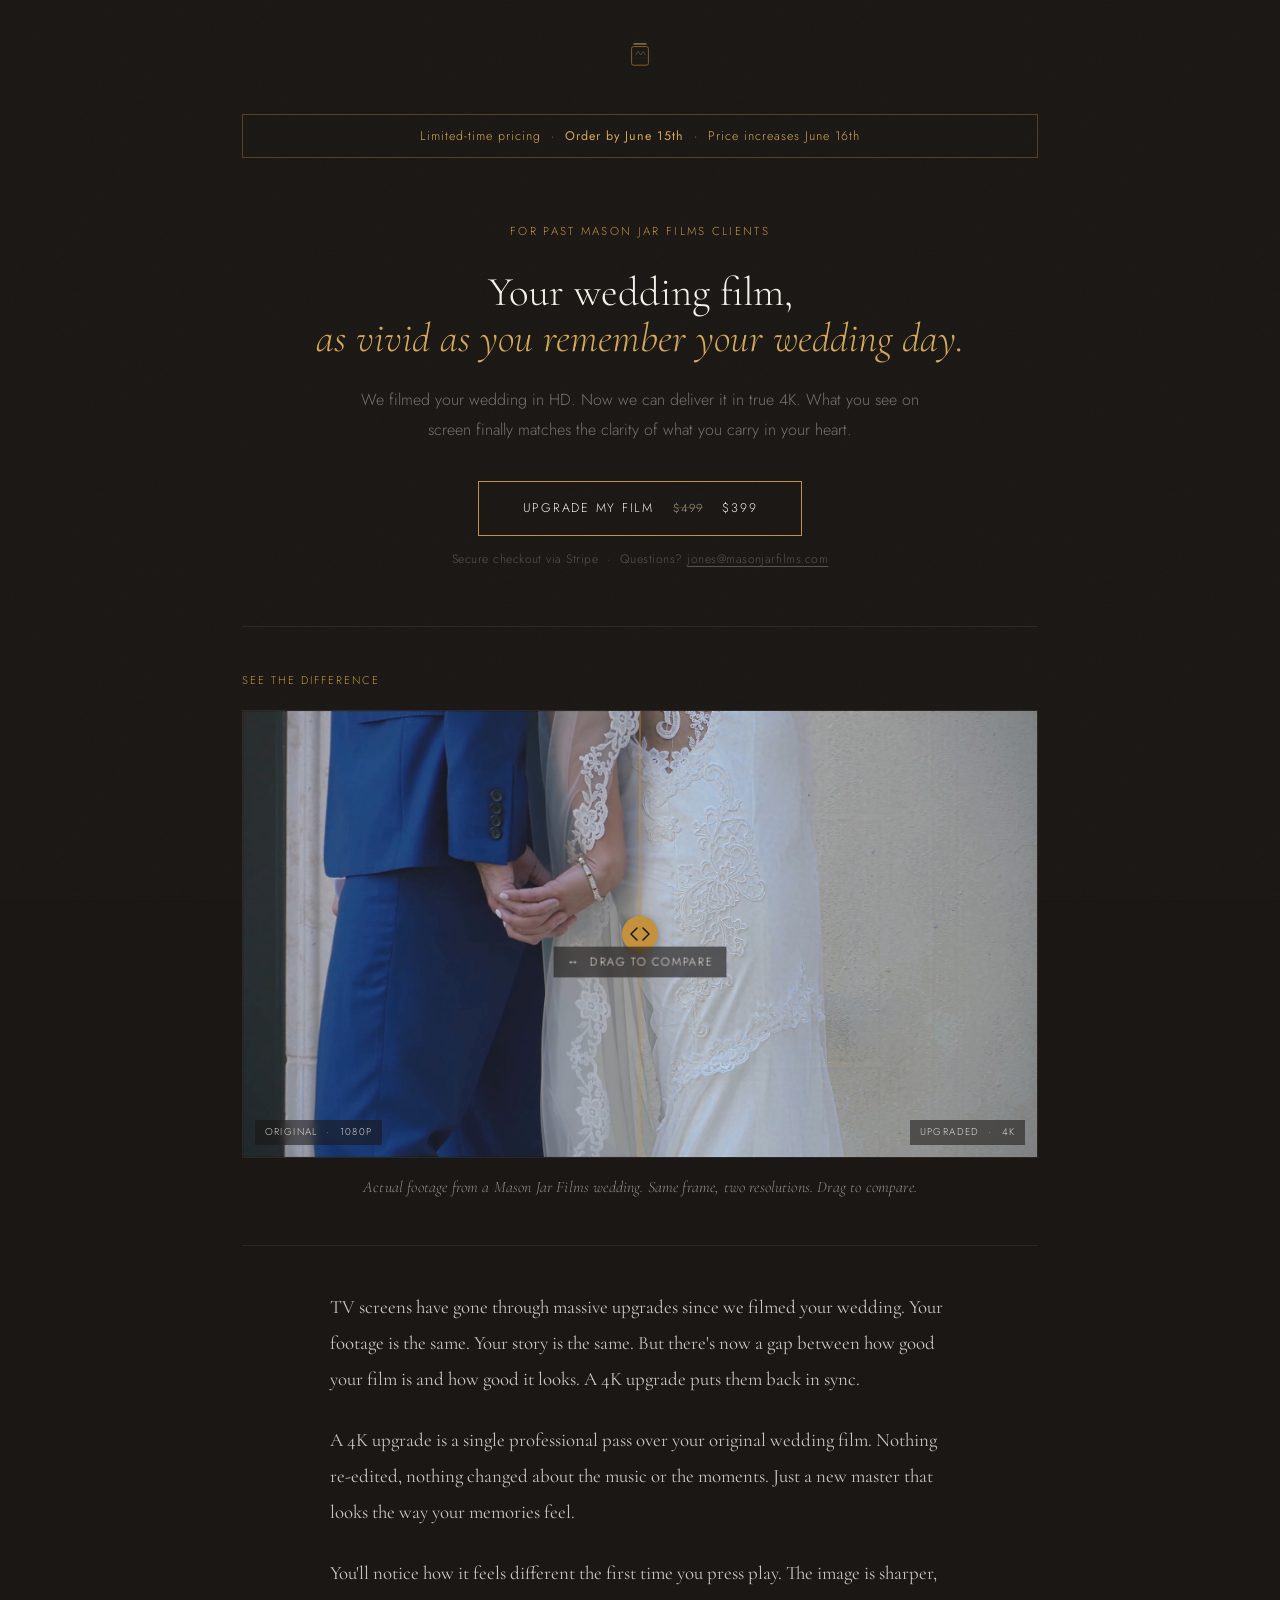
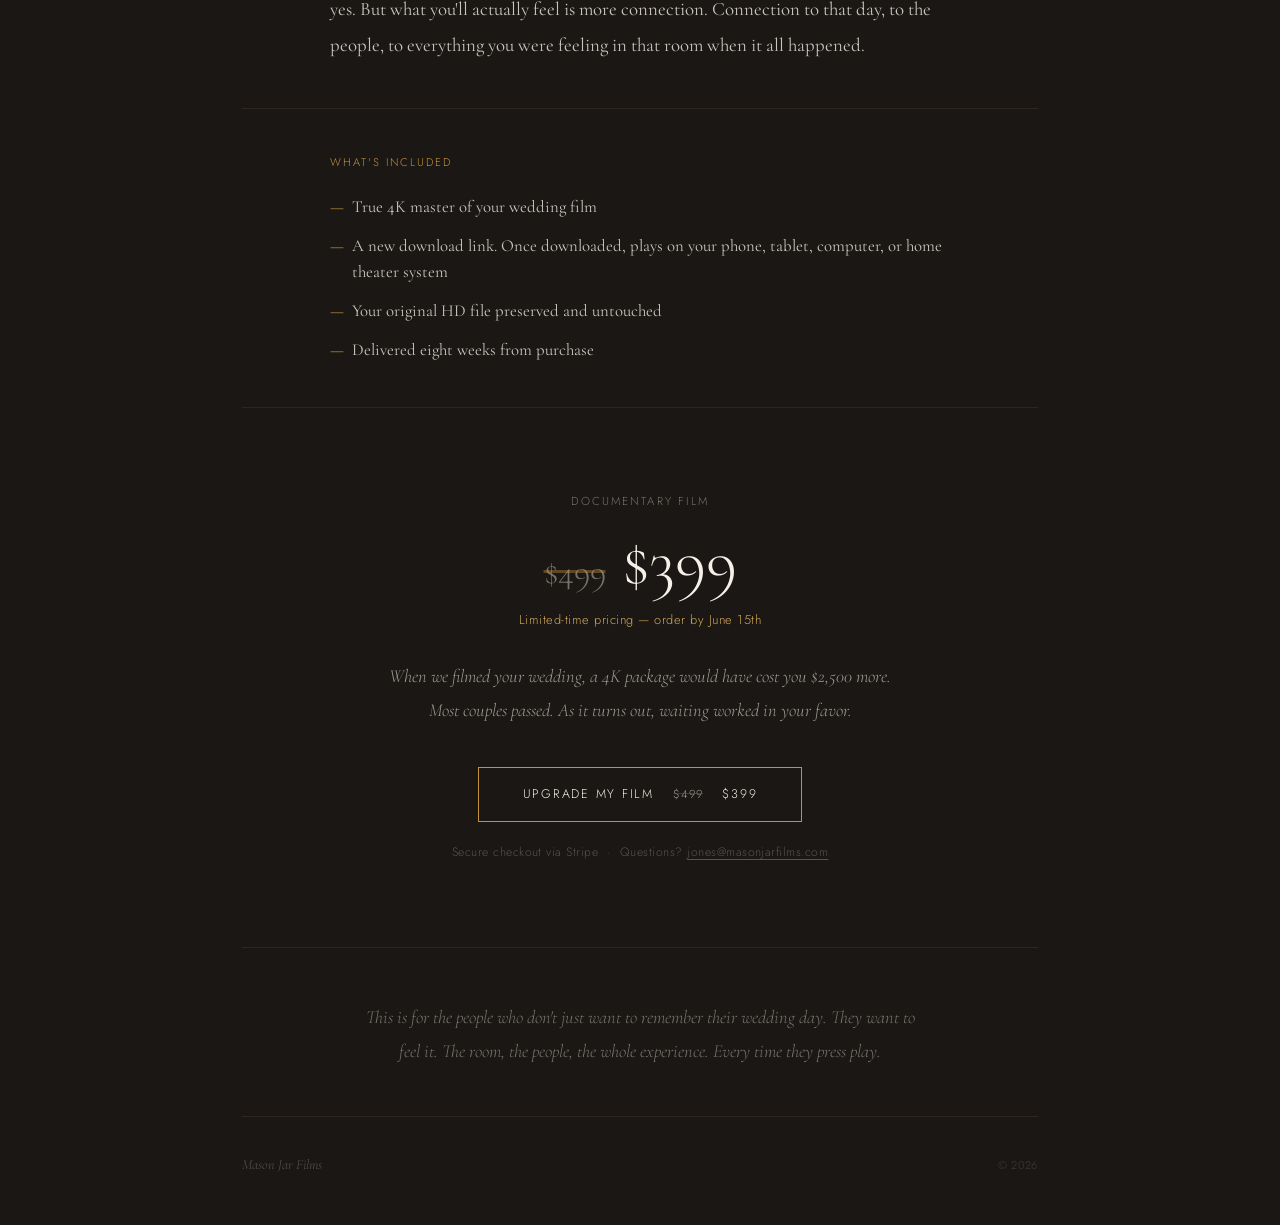
==== upgrade/documentary/index.html @ 7760ffdd "upgrade files first upload" ====
<!DOCTYPE html>
<html lang="en">
<head>
<meta charset="UTF-8">
<meta name="viewport" content="width=device-width, initial-scale=1.0">
<title>Your Film, in 4K — Mason Jar Films</title>
<meta name="description" content="Upgrade your wedding film to 4K. A one-time offer for past Mason Jar Films clients.">
<meta name="robots" content="noindex">
<link rel="icon" href="/assets/logos/mjf-monogram.svg" type="image/svg+xml">

<style>
  @import url('https://fonts.googleapis.com/css2?family=Cormorant+Garamond:ital,wght@0,300;0,400;1,300;1,400&family=Jost:wght@300;400&display=swap');

  *, *::before, *::after { box-sizing: border-box; margin: 0; padding: 0; }

  :root {
    --cream:      #F5F0E8;
    --ink:        #1A1714;
    --ink-mid:    #2E2A26;
    --warm-gold:  #C4913F;
    --gold-light: #D4A85A;
    --rule:       rgba(107, 90, 71, 0.25);
    --muted:      rgba(245, 240, 232, 0.42);
    --body-text:  rgba(245, 240, 232, 0.80);
  }

  html {
    font-size: 16px;
    background-color: var(--ink);
    color: var(--cream);
    -webkit-font-smoothing: antialiased;
    -moz-osx-font-smoothing: grayscale;
    text-rendering: optimizeLegibility;
  }

  body {
    font-family: 'Jost', sans-serif;
    font-weight: 300;
    line-height: 1.7;
    min-height: 100vh;
  }

  body::before {
    content: '';
    position: fixed;
    inset: 0;
    pointer-events: none;
    z-index: 0;
    opacity: 0.03;
    background-image: url("data:image/svg+xml,%3Csvg xmlns='http://www.w3.org/2000/svg' width='300' height='300'%3E%3Cfilter id='n'%3E%3CfeTurbulence type='fractalNoise' baseFrequency='0.85' numOctaves='4' stitchTiles='stitch'/%3E%3C/filter%3E%3Crect width='300' height='300' filter='url(%23n)'/%3E%3C/svg%3E");
    background-size: 300px 300px;
  }

  .page {
    position: relative;
    z-index: 1;
    max-width: 860px;
    margin: 0 auto;
    padding: 0 2rem;
  }

  /* ── Header ── */
  .site-header {
    padding: 2.5rem 0 0;
    display: flex;
    justify-content: center;
  }

  .logo-mark { width: 30px; height: 30px; opacity: 0.65; }

  /* ── Deadline banner ── */
  .deadline-banner {
    margin: 2.25rem 0 0;
    padding: 0.65rem 1.25rem;
    border: 1px solid rgba(196, 145, 63, 0.35);
    text-align: center;
  }

  .deadline-banner p {
    font-size: 0.78rem;
    letter-spacing: 0.08em;
    color: var(--gold-light);
  }

  .deadline-banner strong { font-weight: 400; }

  /* ── Hero ── */
  .hero {
    padding: 4rem 0 0;
    text-align: center;
  }

  .eyebrow {
    font-size: 0.72rem;
    letter-spacing: 0.2em;
    text-transform: uppercase;
    color: var(--warm-gold);
    margin-bottom: 1.75rem;
  }

  .hero-headline {
    font-family: 'Cormorant Garamond', serif;
    font-weight: 300;
    font-size: clamp(2.4rem, 3.2vw, 3.4rem);
    line-height: 1.12;
    color: var(--cream);
    margin-bottom: 1.5rem;
  }

  .hero-headline em {
    font-style: italic;
    color: var(--gold-light);
  }

  .hero-subhead {
    font-size: 1rem;
    color: var(--muted);
    max-width: 560px;
    margin: 0 auto 2.25rem;
    line-height: 1.85;
  }

  /* ── Early CTA wrap ── */
  .hero-cta-wrap {
    margin-bottom: 3.5rem;
    display: flex;
    flex-direction: column;
    align-items: center;
    gap: 0.85rem;
  }

  /* ── Rules ── */
  .rule {
    border: none;
    border-top: 1px solid var(--rule);
    margin: 2.75rem 0;
  }

  /* ── Body prose ── */
  .prose {
    font-family: 'Cormorant Garamond', serif;
    font-weight: 400;
    font-size: 1.18rem;
    line-height: 1.9;
    color: var(--body-text);
    margin-bottom: 1.6rem;
    max-width: 620px;
    margin-left: auto;
    margin-right: auto;
  }

  .prose:last-child { margin-bottom: 0; }

  /* ── Comparison block ── */
  .comparison-label {
    font-size: 0.7rem;
    letter-spacing: 0.18em;
    text-transform: uppercase;
    color: var(--warm-gold);
    margin-bottom: 1.25rem;
  }

  .comparison-frame {
    width: 100%;
    aspect-ratio: 32 / 9;
    background: var(--ink-mid);
    border: 1px solid var(--rule);
    display: flex;
    overflow: hidden;
  }

  .comp-half {
    flex: 1;
    display: flex;
    flex-direction: column;
    align-items: center;
    justify-content: center;
    gap: 0.5rem;
    padding: 1.5rem;
  }

  .comp-half:first-child {
    border-right: 1px solid rgba(196, 145, 63, 0.2);
  }

  .comp-tag {
    font-size: 0.65rem;
    letter-spacing: 0.16em;
    text-transform: uppercase;
    color: var(--warm-gold);
  }

  .comp-desc {
    font-family: 'Cormorant Garamond', serif;
    font-size: 0.92rem;
    color: var(--muted);
    text-align: center;
    line-height: 1.6;
    font-style: italic;
  }

  .comparison-note {
    margin-top: 1rem;
    font-size: 1rem;
    color: rgba(245, 240, 232, 0.55);
    font-style: italic;
    font-family: 'Cormorant Garamond', serif;
    text-align: center;
    letter-spacing: 0.01em;
  }

  /*
    ═══════════════════════════════════════════════════════
    TESTIMONIAL CAROUSEL — ADD WHEN READY
    ═══════════════════════════════════════════════════════
    Insert this block after the comparison-section, before the first <hr class="rule">
    that precedes the includes-section. Each testimonial should include:
      - Quote text
      - Couple first names only
      - Wedding year (relatability hook — viewers self-identify with their era)
      - Couple thumbnail photo (small, circular crop)
    Use a CSS fade transition cycling through testimonials automatically.
    Keep the block compact — one quote visible at a time, no stacking.
    ═══════════════════════════════════════════════════════
  */

  /* ── Includes ── */
  .includes-label {
    font-size: 0.7rem;
    letter-spacing: 0.18em;
    text-transform: uppercase;
    color: var(--warm-gold);
    margin-bottom: 1.4rem;
    max-width: 620px;
    margin-left: auto;
    margin-right: auto;
  }

  .includes-list {
    list-style: none;
    display: flex;
    flex-direction: column;
    gap: 0.8rem;
    max-width: 620px;
    margin-left: auto;
    margin-right: auto;
  }

  .includes-list li {
    font-family: 'Cormorant Garamond', serif;
    font-weight: 400;
    font-size: 1.05rem;
    color: var(--body-text);
    padding-left: 1.4rem;
    position: relative;
    line-height: 1.55;
  }

  .includes-list li::before {
    content: '—';
    position: absolute;
    left: 0;
    color: var(--warm-gold);
  }

  /* ── Price block ── */
  .price-block {
    padding: 2.5rem 0;
    text-align: center;
  }

  .tier-label {
    font-size: 0.72rem;
    letter-spacing: 0.18em;
    text-transform: uppercase;
    color: var(--muted);
    margin-bottom: 1rem;
  }

  .price-row {
    display: flex;
    align-items: baseline;
    justify-content: center;
    gap: 1rem;
    margin-bottom: 0.5rem;
  }

  .price-was {
    font-family: 'Cormorant Garamond', serif;
    font-weight: 300;
    font-size: clamp(1.6rem, 4vw, 2.2rem);
    color: var(--muted);
    text-decoration: line-through;
    text-decoration-color: rgba(196, 145, 63, 0.4);
  }

  .price-now {
    font-family: 'Cormorant Garamond', serif;
    font-weight: 300;
    font-size: clamp(3rem, 7.5vw, 4.2rem);
    line-height: 1;
    color: var(--cream);
  }

  .price-deadline {
    font-size: 0.8rem;
    color: var(--gold-light);
    margin-bottom: 1.75rem;
    letter-spacing: 0.04em;
  }

  .price-anchor {
    font-family: 'Cormorant Garamond', serif;
    font-size: 1.15rem;
    font-style: italic;
    color: rgba(245, 240, 232, 0.6);
    max-width: 520px;
    margin: 0 auto 2.5rem;
    line-height: 1.85;
  }

  /* ── CTA button ── */
  .cta-button {
    display: inline-flex;
    align-items: baseline;
    gap: 0.5rem;
    padding: 1rem 2.75rem;
    background: transparent;
    border: 1px solid var(--warm-gold);
    color: var(--cream);
    font-family: 'Jost', sans-serif;
    font-weight: 300;
    font-size: 0.78rem;
    letter-spacing: 0.14em;
    text-transform: uppercase;
    text-decoration: none;
    transition: background 0.22s ease, color 0.22s ease;
    -webkit-tap-highlight-color: transparent;
    cursor: pointer;
  }

  .cta-button:hover {
    background: var(--warm-gold);
    color: var(--ink);
  }

  .cta-button:hover .btn-was {
    text-decoration-color: rgba(26, 23, 20, 0.4);
  }

  .btn-was {
    font-size: 0.72rem;
    text-decoration: line-through;
    text-decoration-color: rgba(196, 145, 63, 0.5);
    opacity: 0.6;
    letter-spacing: 0.08em;
  }

  .cta-note {
    font-size: 0.76rem;
    color: rgba(245, 240, 232, 0.28);
    letter-spacing: 0.04em;
  }

  .cta-note a {
    color: inherit;
    text-decoration: underline;
    text-underline-offset: 3px;
  }

  /* ── Closing ── */
  .closing {
    padding: 0.5rem 0 0;
    text-align: center;
  }

  .closing p {
    font-family: 'Cormorant Garamond', serif;
    font-weight: 300;
    font-style: italic;
    font-size: 1.15rem;
    line-height: 1.85;
    color: var(--muted);
    max-width: 560px;
    margin: 0 auto;
  }

  /* ── Footer ── */
  .site-footer {
    border-top: 1px solid var(--rule);
    margin-top: 3rem;
    padding: 2.25rem 0 3rem;
    display: flex;
    align-items: center;
    justify-content: space-between;
  }

  .footer-brand {
    font-family: 'Cormorant Garamond', serif;
    font-weight: 300;
    font-style: italic;
    font-size: 0.88rem;
    color: rgba(245, 240, 232, 0.28);
    text-decoration: none;
  }

  .footer-copy {
    font-size: 0.7rem;
    color: rgba(245, 240, 232, 0.18);
    letter-spacing: 0.06em;
  }



  /* ── Slider hint ── */
  .slider-hint {
    position: absolute;
    top: 50%;
    left: 50%;
    transform: translate(-50%, -50%);
    margin-top: 28px;
    font-family: 'Jost', sans-serif;
    font-weight: 300;
    font-size: 0.72rem;
    letter-spacing: 0.14em;
    text-transform: uppercase;
    color: rgba(245, 240, 232, 0.9);
    background: rgba(26, 23, 20, 0.6);
    padding: 0.35rem 0.85rem;
    pointer-events: none;
    z-index: 20;
    white-space: nowrap;
    backdrop-filter: blur(4px);
    -webkit-backdrop-filter: blur(4px);
    animation: hintPulse 1.8s ease-in-out infinite;
  }

  @keyframes hintPulse {
    0%, 100% { opacity: 0.7; }
    50% { opacity: 1; }
  }

  /* ── Before/After Slider ── */
  .slider-wrap {
    position: relative;
    width: 100%;
    aspect-ratio: 16 / 9;
    overflow: hidden;
    border: 1px solid var(--rule);
    cursor: col-resize;
    user-select: none;
    -webkit-user-select: none;
  }

  .slider-img {
    position: absolute;
    inset: 0;
    width: 100%;
    height: 100%;
  }

  .slider-img img {
    width: 100%;
    height: 100%;
    object-fit: cover;
    object-position: center;
    display: block;
    pointer-events: none;
  }

  .slider-img-1080 {
    clip-path: inset(0 50% 0 0);
  }

  .slider-handle {
    position: absolute;
    top: 0;
    bottom: 0;
    left: 50%;
    transform: translateX(-50%);
    width: 44px;
    display: flex;
    flex-direction: column;
    align-items: center;
    justify-content: center;
    pointer-events: none;
    z-index: 10;
  }

  .slider-line {
    position: absolute;
    top: 0;
    bottom: 0;
    left: 50%;
    width: 1px;
    background: rgba(196, 145, 63, 0.8);
    transform: translateX(-50%);
  }

  .slider-button {
    width: 36px;
    height: 36px;
    border-radius: 50%;
    background: var(--warm-gold);
    display: flex;
    align-items: center;
    justify-content: center;
    position: relative;
    z-index: 1;
    box-shadow: 0 2px 8px rgba(0,0,0,0.3);
  }

  .slider-label {
    position: absolute;
    bottom: 0.75rem;
    font-size: 0.62rem;
    letter-spacing: 0.14em;
    text-transform: uppercase;
    color: rgba(245, 240, 232, 0.85);
    background: rgba(26, 23, 20, 0.55);
    padding: 0.25rem 0.6rem;
    pointer-events: none;
    z-index: 5;
    backdrop-filter: blur(4px);
    -webkit-backdrop-filter: blur(4px);
  }

  .slider-label-left { left: 0.75rem; }
  .slider-label-right { right: 0.75rem; }
  /* ── Animations ── */
  @keyframes fadeUp {
    from { opacity: 0; transform: translateY(12px); }
    to   { opacity: 1; transform: translateY(0); }
  }

  .site-header        { animation: fadeUp 0.7s ease both; }
  .deadline-banner    { animation: fadeUp 0.7s 0.05s ease both; }
  .hero               { animation: fadeUp 0.7s 0.1s ease both; }
  .body-section       { animation: fadeUp 0.7s 0.15s ease both; }
  .comparison-section { animation: fadeUp 0.7s 0.18s ease both; }
  .includes-section   { animation: fadeUp 0.7s 0.21s ease both; }
  .price-block        { animation: fadeUp 0.7s 0.24s ease both; }
  .closing            { animation: fadeUp 0.7s 0.27s ease both; }

  /* ── Mobile ── */
  @media (max-width: 540px) {
    .page { padding: 0 1.4rem; }
    .hero { padding: 3rem 0 0; }
    .cta-button { padding: 0.9rem 1.75rem; }
    .site-footer { flex-direction: column; gap: 0.4rem; }
  }
</style>
</head>
<body>

<div class="page">

  <header class="site-header">
    <a href="https://masonjarfilms.com" aria-label="Mason Jar Films">
      <svg class="logo-mark" viewBox="0 0 100 100" fill="none" xmlns="http://www.w3.org/2000/svg" aria-hidden="true">
        <rect x="28" y="10" width="44" height="6" rx="3" fill="#C4913F"/>
        <rect x="22" y="22" width="56" height="62" rx="6" stroke="#C4913F" stroke-width="3" fill="none"/>
        <path d="M36 50 L44 38 L52 50 L60 38 L68 50" stroke="#F5F0E8" stroke-width="2" stroke-linecap="round" stroke-linejoin="round" fill="none" opacity="0.55"/>
        <line x1="22" y1="60" x2="78" y2="60" stroke="#C4913F" stroke-width="1" opacity="0.35"/>
      </svg>
    </a>
  </header>

  <div class="deadline-banner">
    <p>Limited-time pricing &nbsp;·&nbsp; <strong>Order by June 15th</strong> &nbsp;·&nbsp; Price increases June 16th</p>
  </div>

  <main>

    <section class="hero">
      <p class="eyebrow">For past Mason Jar Films clients</p>

      <h1 class="hero-headline">
        Your wedding film,<br>
        <em>as vivid as you remember your wedding day.</em>
      </h1>

      <p class="hero-subhead">
        We filmed your wedding in HD. Now we can deliver it in true 4K. What you see on screen finally matches the clarity of what you carry in your heart.
      </p>

      <div class="hero-cta-wrap">
        <a href="https://buy.stripe.com/00wdR98Zscve1tvfGT4sE02" target="_blank" rel="noopener" class="cta-button" aria-label="Upgrade my film, regular price $499, now $399">
          Upgrade my film &nbsp;<span class="btn-was">$499</span>&nbsp; $399
        </a>
        <p class="cta-note">Secure checkout via Stripe &nbsp;·&nbsp; Questions? <a href="mailto:jones@masonjarfilms.com">jones@masonjarfilms.com</a></p>
      </div>
    </section>
    <hr class="rule">

    <section class="comparison-section">
      <p class="comparison-label">See the difference</p>

      <div class="slider-wrap" id="comparisonSlider">
        <div class="slider-img slider-img-4k">
          <img src="[data-uri]" alt="4K upgrade">
        </div>
        <div class="slider-img slider-img-1080" id="sliderReveal">
          <img src="[data-uri]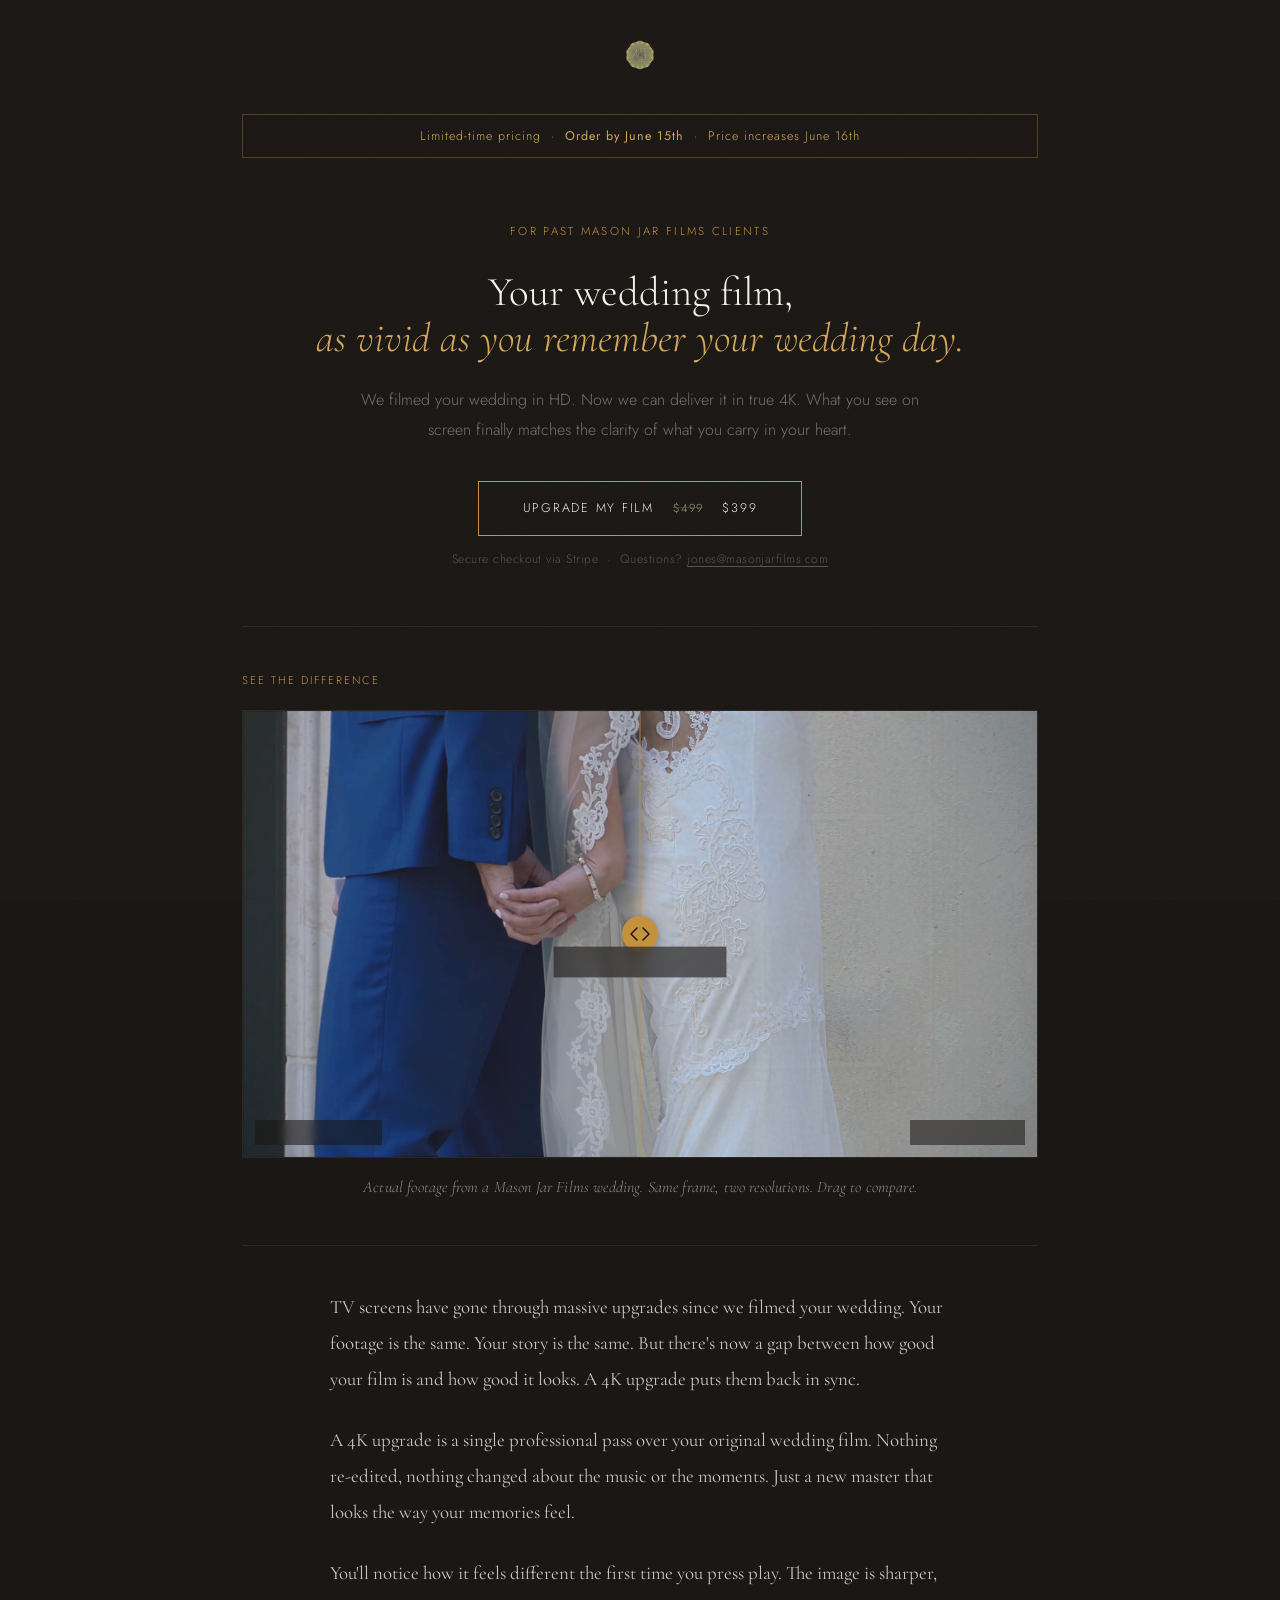
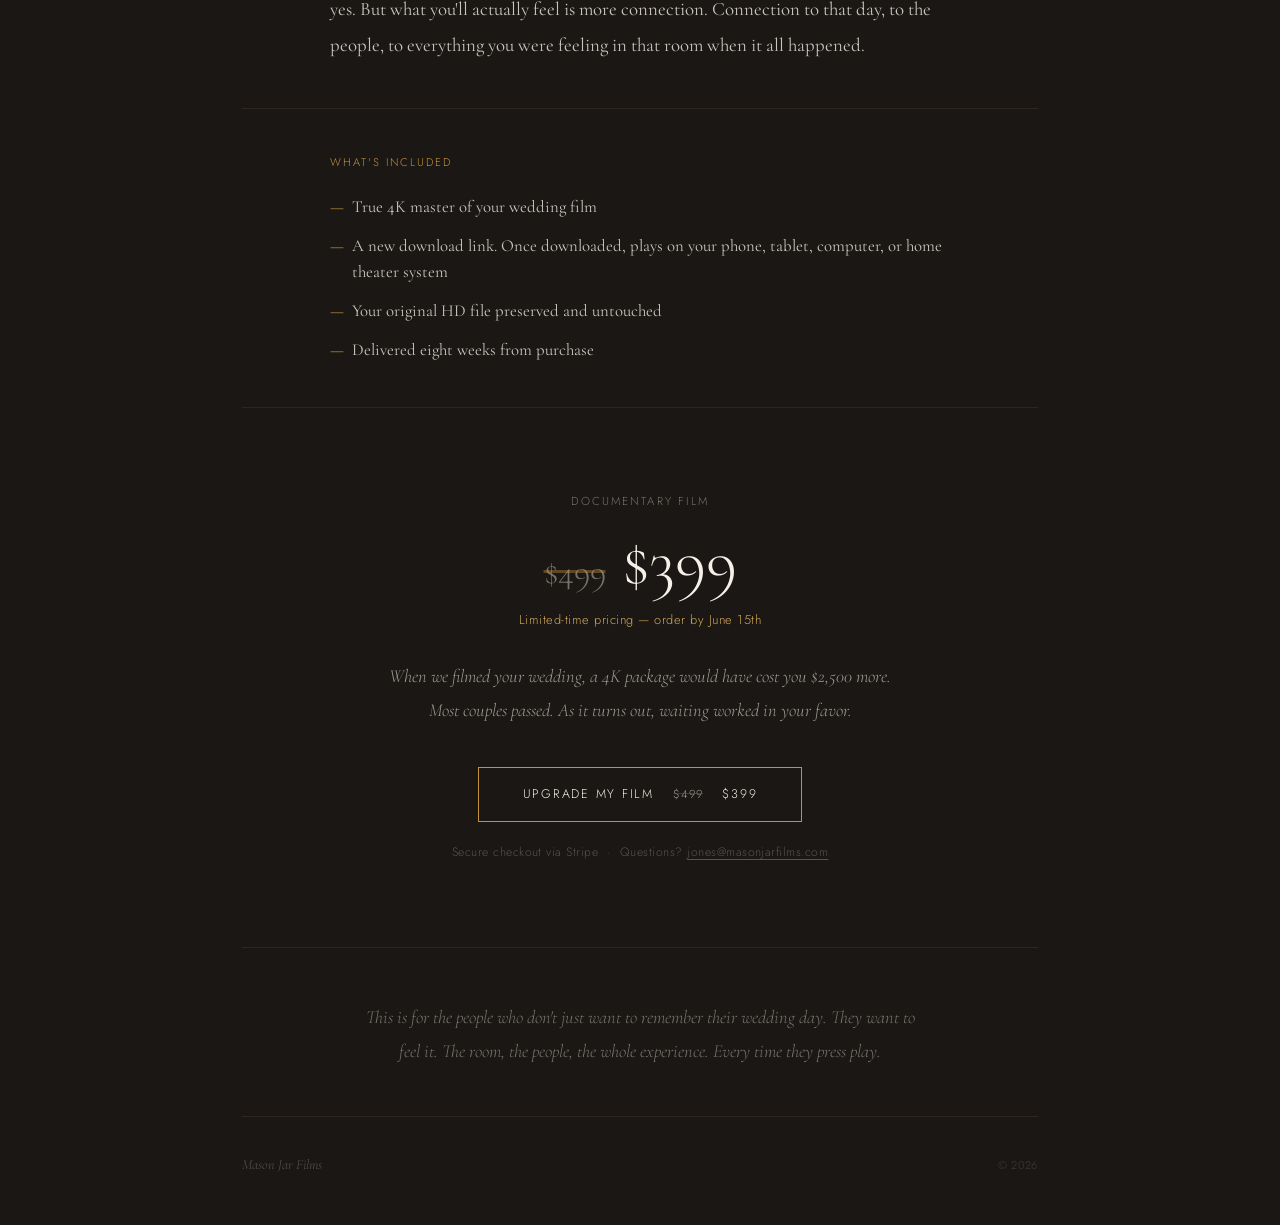
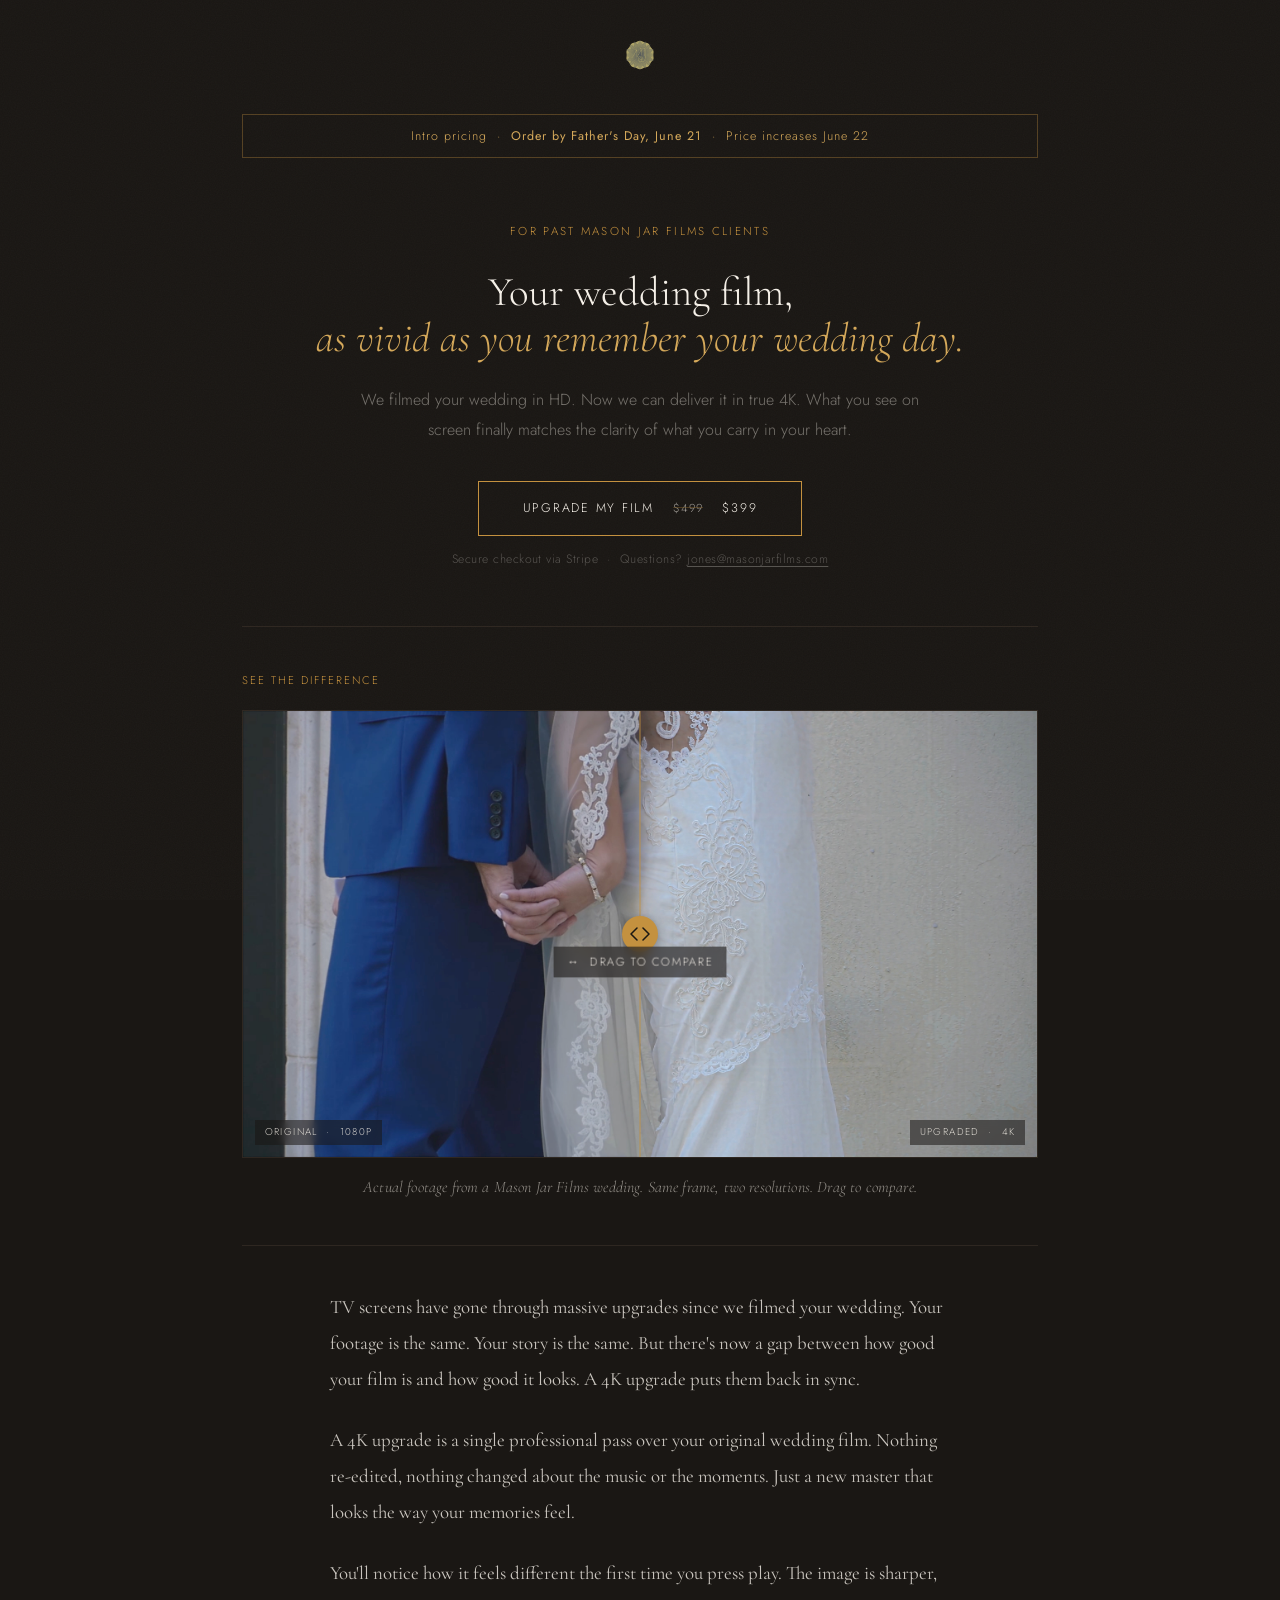
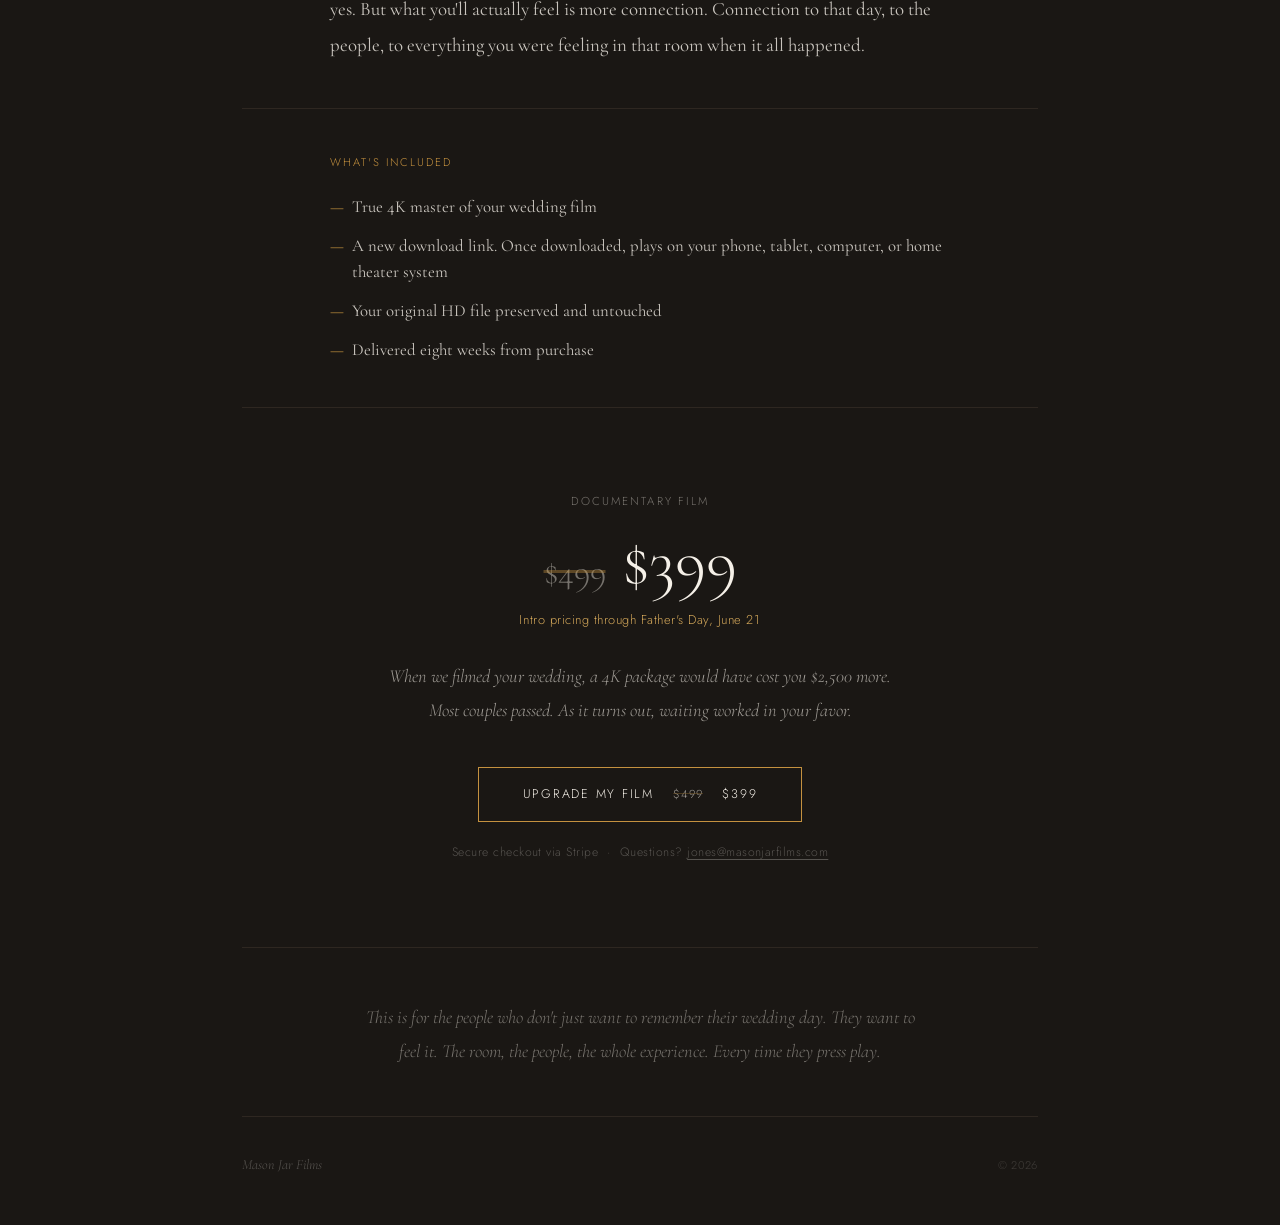
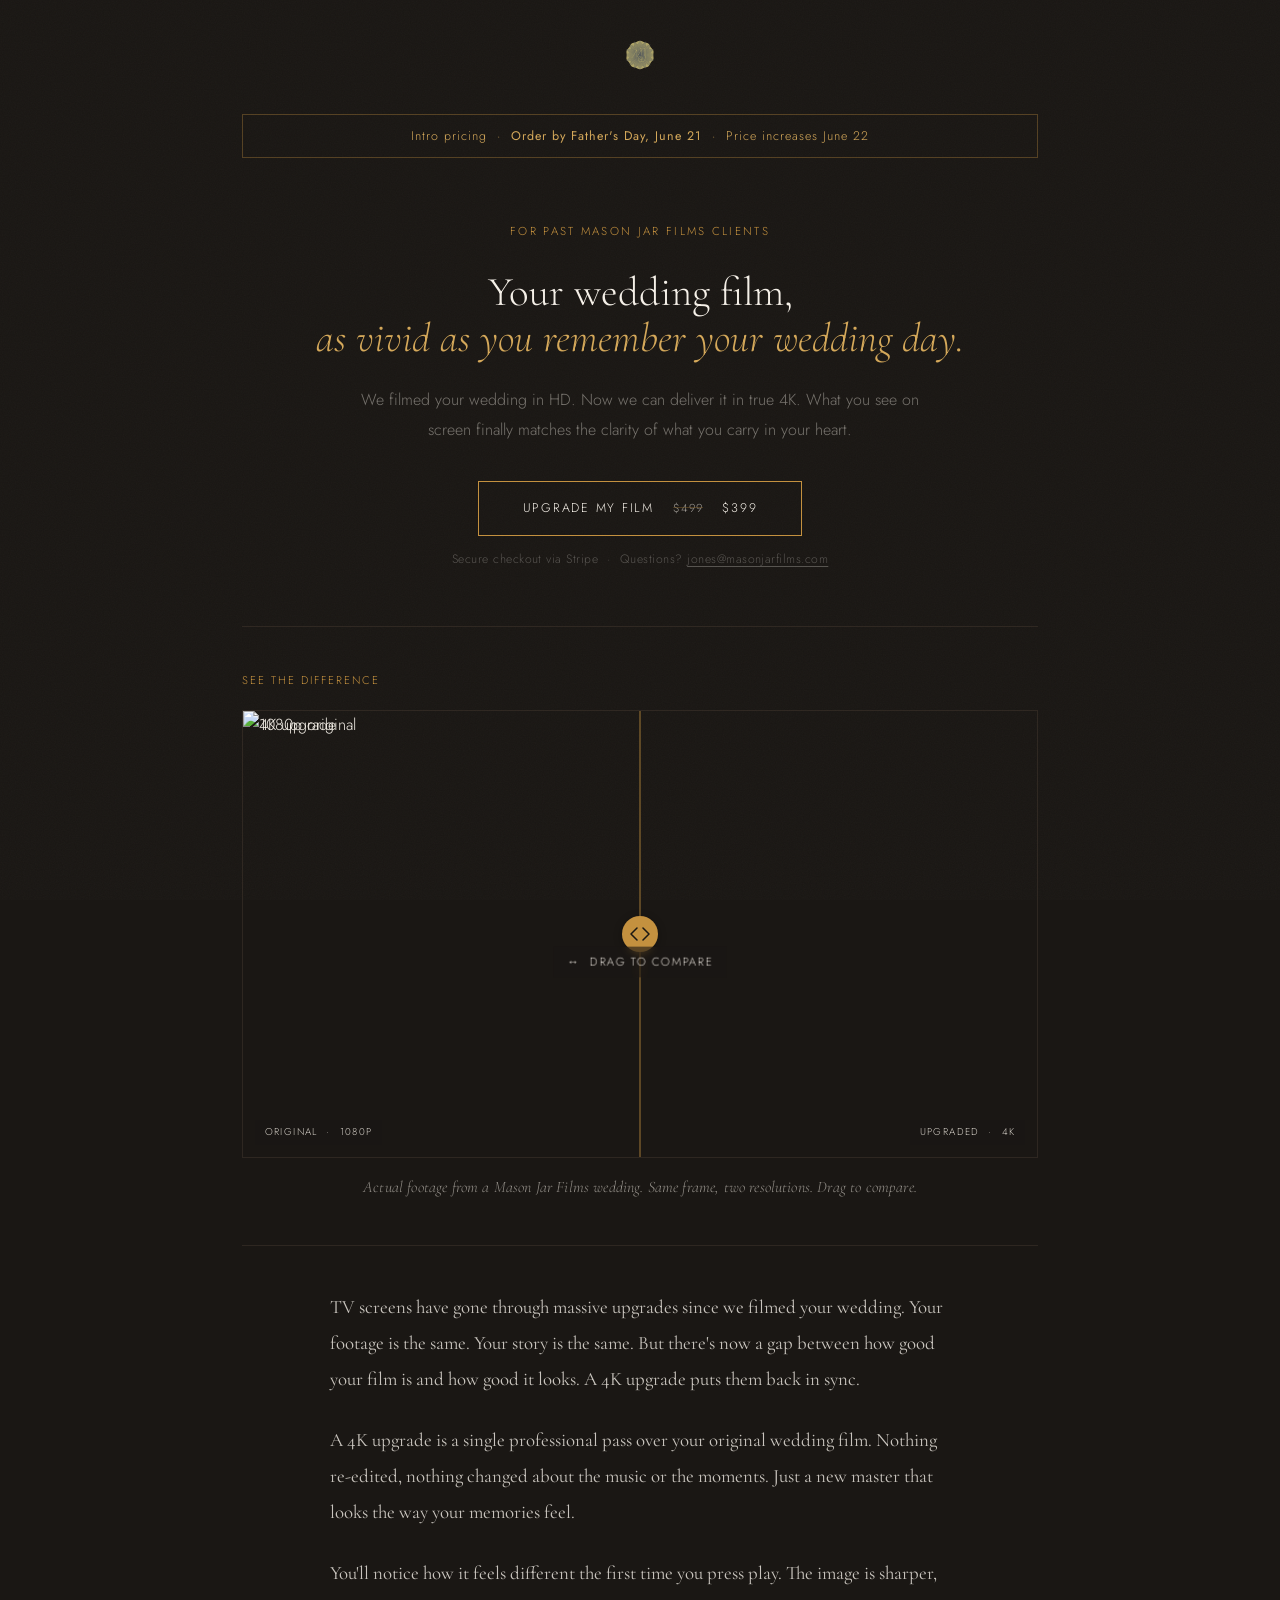
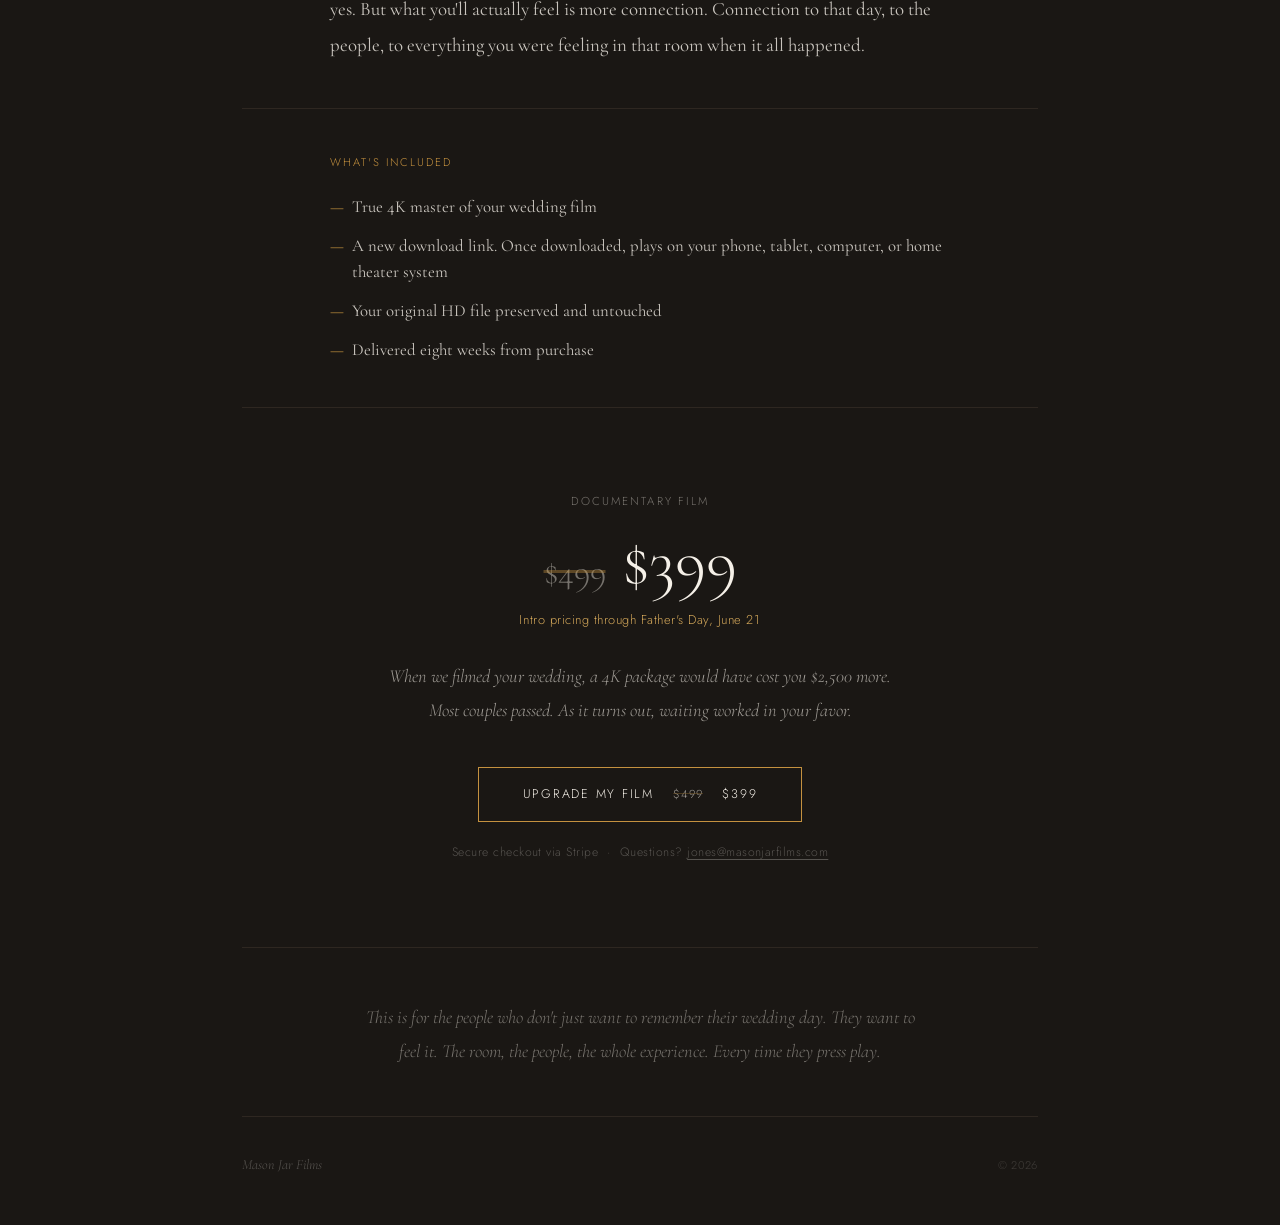
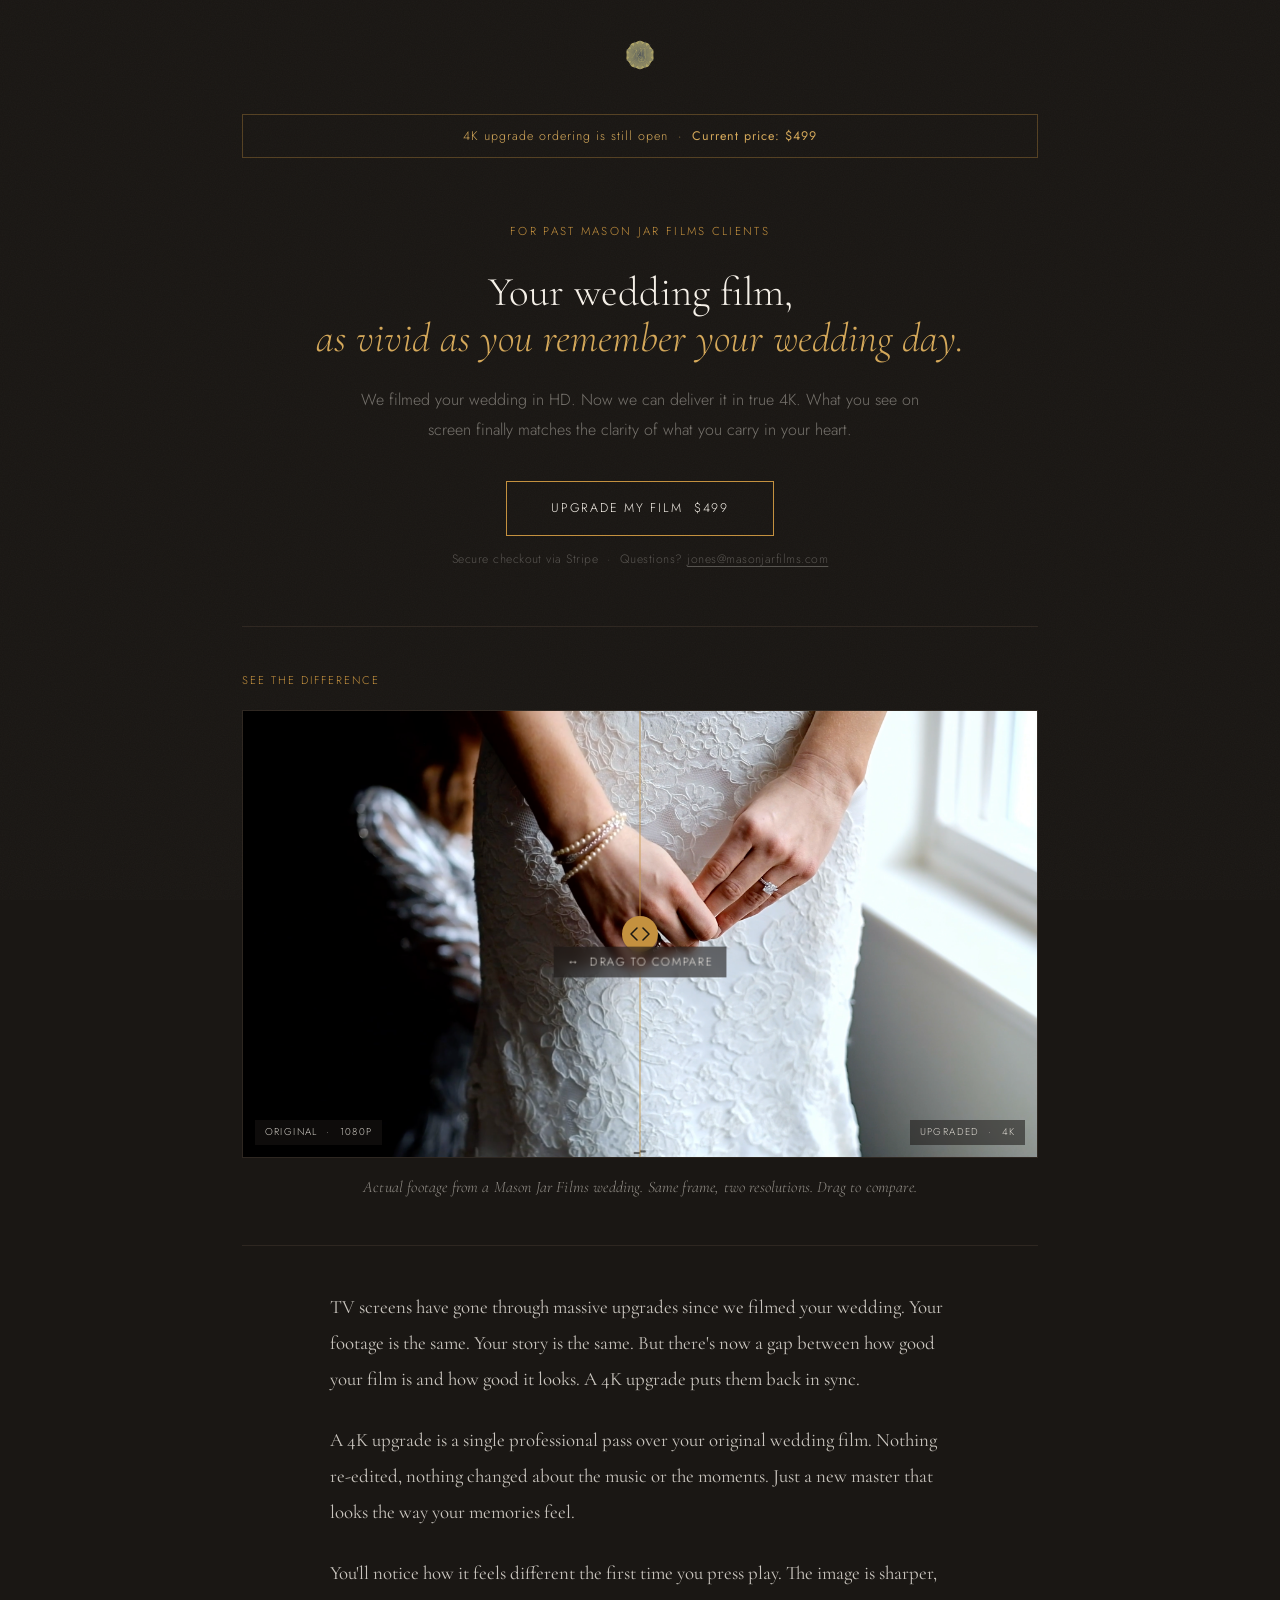
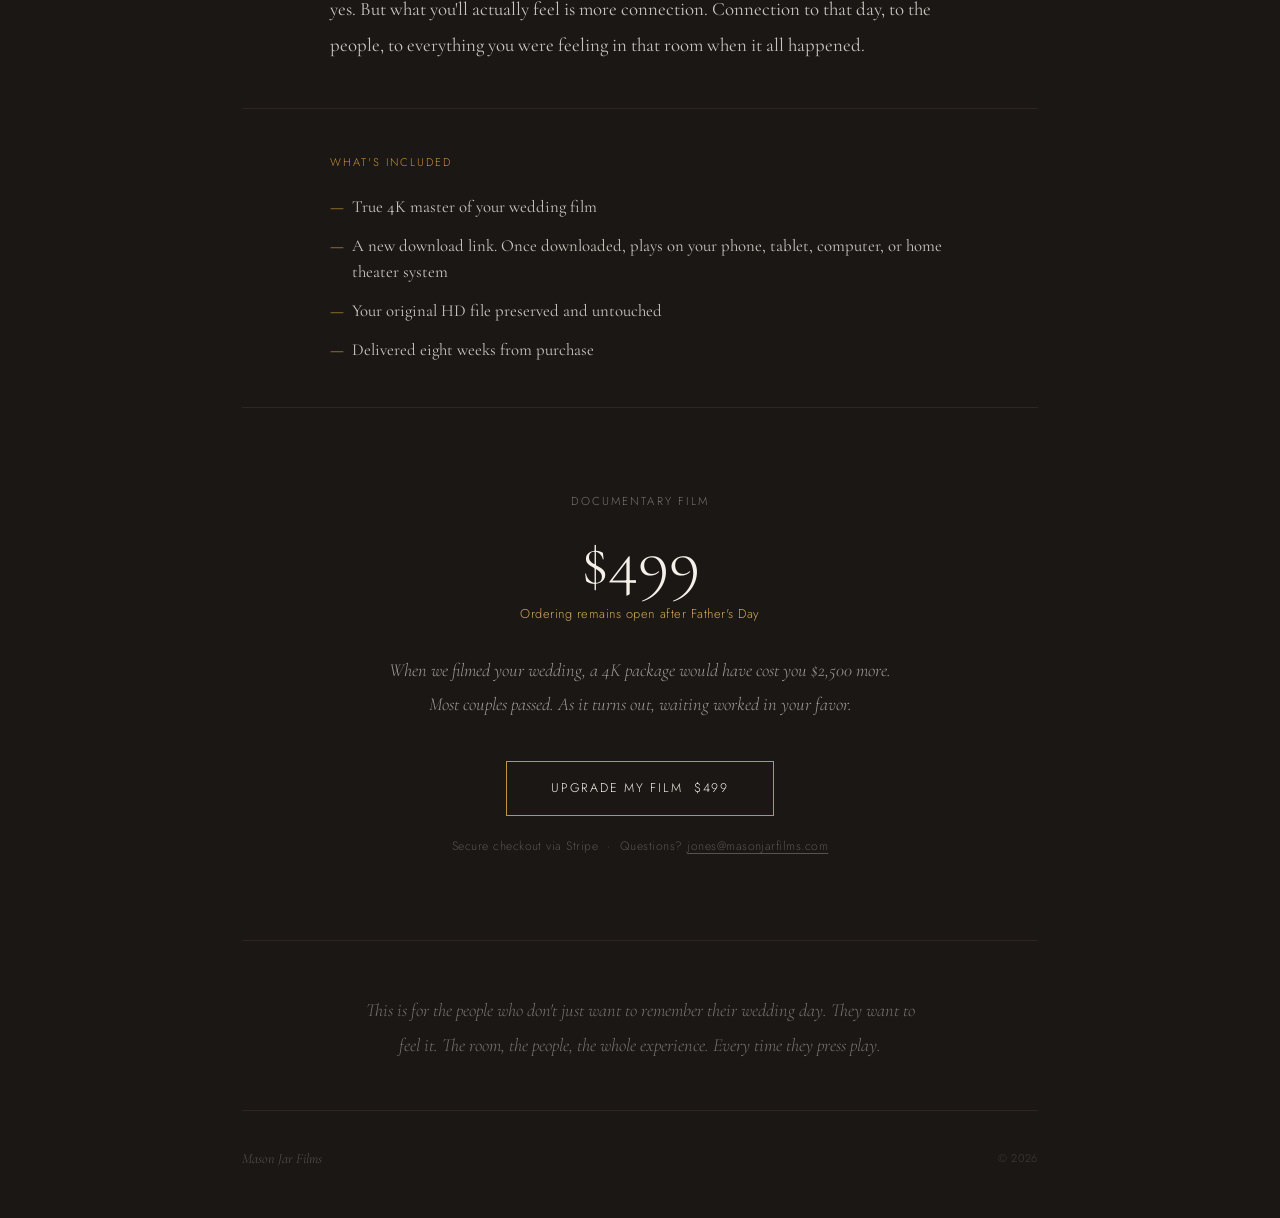
